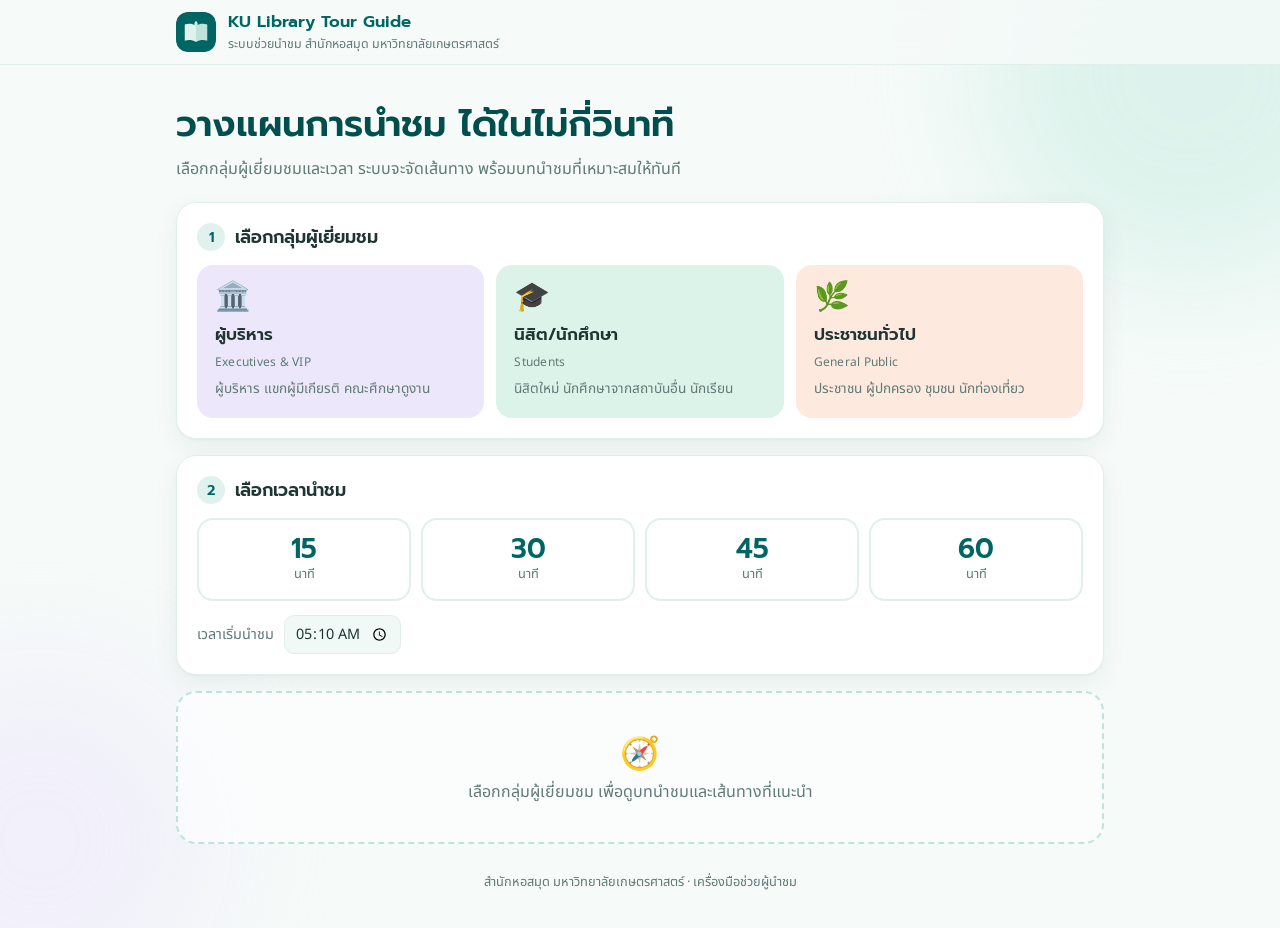
==== index.html @ 0edc956a "Initial commit" ====
<!doctype html>
<html lang="th">
<head>
  <meta charset="utf-8" />
  <meta name="viewport" content="width=device-width, initial-scale=1, viewport-fit=cover" />
  <title>KU Library Tour Guide | ระบบช่วยนำชม สำนักหอสมุด มก.</title>
  <meta name="description" content="ระบบช่วยนำชมสำนักหอสมุด มหาวิทยาลัยเกษตรศาสตร์ เลือกกลุ่มผู้เยี่ยมชมและเวลา แล้วรับบทนำชมพร้อมเส้นทางที่เหมาะสม" />
  <meta name="theme-color" content="#006664" />
  <link rel="icon" href="icon.svg" type="image/svg+xml" />
  <link rel="manifest" href="manifest.webmanifest" />
  <link rel="preconnect" href="https://fonts.googleapis.com" />
  <link rel="preconnect" href="https://fonts.gstatic.com" crossorigin />
  <link href="https://fonts.googleapis.com/css2?family=Prompt:wght@400;500;600&family=Noto+Sans+Thai:wght@400;500;600&display=swap" rel="stylesheet" />
  <link rel="stylesheet" href="styles.css" />
</head>
<body>
  <div class="bg-blob b1" aria-hidden="true"></div>
  <div class="bg-blob b2" aria-hidden="true"></div>

  <header class="topbar">
    <div class="wrap topbar-inner">
      <div class="brand">
        <img src="icon.svg" alt="" class="brand-mark" width="40" height="40" />
        <div>
          <div class="brand-title">KU Library Tour Guide</div>
          <div class="brand-sub">ระบบช่วยนำชม สำนักหอสมุด มหาวิทยาลัยเกษตรศาสตร์</div>
        </div>
      </div>
    </div>
  </header>

  <main class="wrap">
    <section class="hero">
      <h1>วางแผนการนำชม<br class="br-sm" /> ได้ในไม่กี่วินาที</h1>
      <p>เลือกกลุ่มผู้เยี่ยมชมและเวลา ระบบจะจัดเส้นทาง พร้อมบทนำชมที่เหมาะสมให้ทันที</p>
    </section>

    <section class="card step" aria-labelledby="step1">
      <div class="step-head">
        <span class="step-num">1</span>
        <h2 id="step1">เลือกกลุ่มผู้เยี่ยมชม</h2>
      </div>
      <div class="group-grid" id="groupGrid" role="radiogroup" aria-labelledby="step1"></div>
    </section>

    <section class="card step" aria-labelledby="step2">
      <div class="step-head">
        <span class="step-num">2</span>
        <h2 id="step2">เลือกเวลานำชม</h2>
      </div>
      <div class="dur-grid" id="durGrid" role="radiogroup" aria-labelledby="step2"></div>
      <label class="start-time">
        <span>เวลาเริ่มนำชม</span>
        <input type="time" id="startTime" />
      </label>
    </section>

    <section id="result" class="result" aria-live="polite"></section>
  </main>

  <footer class="footer wrap">
    สำนักหอสมุด มหาวิทยาลัยเกษตรศาสตร์ · เครื่องมือช่วยผู้นำชม
  </footer>

  <!-- Tour mode -->
  <div class="tour" id="tour" hidden role="dialog" aria-modal="true" aria-labelledby="tourTitle">
    <div class="tour-top">
      <button class="icon-btn" id="tourClose" aria-label="ปิดโหมดนำชม">✕</button>
      <div class="tour-meta" id="tourMeta"></div>
      <div class="tour-clock" id="tourClock" title="เวลานำชมรวม">00:00</div>
    </div>
    <div class="tour-progress"><div id="tourBar"></div></div>
    <div class="tour-body" id="tourBody"></div>
    <div class="tour-nav">
      <button class="btn ghost" id="tourPrev">‹ ก่อนหน้า</button>
      <button class="btn soft" id="tourPause">⏸ พัก</button>
      <button class="btn primary" id="tourNext">ถัดไป ›</button>
    </div>
  </div>

  <div class="toast" id="toast" role="status"></div>

  <script src="data.js"></script>
  <script src="app.js"></script>
</body>
</html>
---- styles.css ----
:root {
  --ku: #006664;          /* KU green */
  --ku-700: #004f4d;
  --ku-500: #2a8a85;
  --ku-200: #bfe3dc;
  --ku-100: #dff2ee;
  --ku-50: #f1f9f7;
  --bg: #f6fbf9;
  --card: #ffffff;
  --ink: #1f3532;
  --muted: #5f7a76;
  --line: #e2eeeb;

  --mint: #dcf3ea;   --mint-ink: #1d6b55;
  --lavender: #ece7fb; --lavender-ink: #5a4a9c;
  --peach: #fde9dd;  --peach-ink: #a3532a;
  --butter: #fff4d1; --butter-ink: #8a6a12;
  --sky: #e2f0fb;    --sky-ink: #2e6390;

  --radius: 20px;
  --shadow: 0 1px 2px rgba(0, 70, 68, .04), 0 8px 24px rgba(0, 70, 68, .07);
  --font: "Noto Sans Thai", "Prompt", system-ui, sans-serif;
  --head: "Prompt", "Noto Sans Thai", system-ui, sans-serif;
}

* { box-sizing: border-box; }
html { -webkit-text-size-adjust: 100%; }
body {
  margin: 0;
  font-family: var(--font);
  color: var(--ink);
  background: var(--bg);
  line-height: 1.6;
  min-height: 100vh;
  overflow-x: hidden;
}
h1, h2, h3 { font-family: var(--head); font-weight: 600; line-height: 1.3; margin: 0; }
button { font: inherit; cursor: pointer; }
.wrap { width: 100%; max-width: 960px; margin: 0 auto; padding: 0 16px; }

.bg-blob { position: fixed; border-radius: 50%; filter: blur(60px); z-index: -1; opacity: .55; }
.bg-blob.b1 { width: 420px; height: 420px; background: #c9ece2; top: -140px; right: -120px; }
.bg-blob.b2 { width: 360px; height: 360px; background: #eee7fb; bottom: -120px; left: -140px; }

/* Header */
.topbar { position: sticky; top: 0; z-index: 10; background: rgba(246, 251, 249, .82); backdrop-filter: blur(12px); border-bottom: 1px solid var(--line); }
.topbar-inner { display: flex; align-items: center; justify-content: space-between; height: 64px; }
.brand { display: flex; align-items: center; gap: 12px; }
.brand-mark { border-radius: 12px; }
.brand-title { font-family: var(--head); font-weight: 600; color: var(--ku); font-size: 1.05rem; }
.brand-sub { font-size: .78rem; color: var(--muted); }

.hero { padding: 36px 0 20px; }
.hero h1 { font-size: clamp(1.6rem, 4.5vw, 2.3rem); color: var(--ku-700); }
.hero p { color: var(--muted); margin: 8px 0 0; max-width: 560px; }
.br-sm { display: none; }

/* Cards & steps */
.card { background: var(--card); border-radius: var(--radius); box-shadow: var(--shadow); border: 1px solid var(--line); padding: 20px; margin-bottom: 16px; }
.step-head { display: flex; align-items: center; gap: 10px; margin-bottom: 14px; }
.step-head h2 { font-size: 1.1rem; }
.step-num { width: 28px; height: 28px; border-radius: 50%; display: grid; place-items: center; background: var(--ku-100); color: var(--ku); font-family: var(--head); font-weight: 600; font-size: .9rem; }

.group-grid { display: grid; grid-template-columns: repeat(3, 1fr); gap: 12px; }
.group-card {
  text-align: left; border: 2px solid transparent; border-radius: 16px; padding: 16px;
  background: var(--tone, var(--ku-50)); color: var(--ink);
  transition: transform .15s ease, border-color .15s ease, box-shadow .15s ease;
  display: flex; flex-direction: column; gap: 4px; position: relative;
}
.group-card:hover { transform: translateY(-2px); }
.group-card:focus-visible, .dur-btn:focus-visible, .btn:focus-visible { outline: 3px solid var(--ku-200); outline-offset: 2px; }
.group-card[aria-checked="true"] { border-color: var(--ku); box-shadow: 0 6px 18px rgba(0, 102, 100, .15); }
.group-card[aria-checked="true"]::after { content: "✓"; position: absolute; top: 12px; right: 14px; width: 24px; height: 24px; border-radius: 50%; background: var(--ku); color: #fff; display: grid; place-items: center; font-size: .8rem; }
.group-icon { font-size: 1.8rem; line-height: 1; margin-bottom: 6px; }
.group-name { font-family: var(--head); font-weight: 600; font-size: 1.05rem; }
.group-en { font-size: .75rem; color: var(--muted); letter-spacing: .02em; }
.group-desc { display: block; font-size: .85rem; color: var(--muted); margin-top: 4px; }

.tone-mint { --tone: var(--mint); --tone-ink: var(--mint-ink); }
.tone-lavender { --tone: var(--lavender); --tone-ink: var(--lavender-ink); }
.tone-peach { --tone: var(--peach); --tone-ink: var(--peach-ink); }

.dur-grid { display: grid; grid-template-columns: repeat(4, 1fr); gap: 10px; }
.dur-btn {
  border: 2px solid var(--line); background: #fff; border-radius: 16px; padding: 14px 8px;
  display: flex; flex-direction: column; align-items: center; color: var(--ink);
  transition: all .15s ease;
}
.dur-btn:hover { border-color: var(--ku-200); background: var(--ku-50); }
.dur-btn .num { font-family: var(--head); font-weight: 600; font-size: 1.7rem; line-height: 1.1; color: var(--ku); }
.dur-btn .unit { font-size: .8rem; color: var(--muted); }
.dur-btn[aria-checked="true"] { background: var(--ku); border-color: var(--ku); }
.dur-btn[aria-checked="true"] .num, .dur-btn[aria-checked="true"] .unit { color: #fff; }

.start-time { display: inline-flex; align-items: center; gap: 10px; margin-top: 14px; font-size: .9rem; color: var(--muted); }
.start-time input { font: inherit; border: 1px solid var(--line); border-radius: 10px; padding: 6px 10px; color: var(--ink); background: var(--ku-50); }

/* Result */
.empty { text-align: center; padding: 36px 16px; color: var(--muted); border: 2px dashed var(--ku-200); border-radius: var(--radius); background: rgba(255,255,255,.6); }
.empty .em { font-size: 2rem; }

.summary { background: linear-gradient(135deg, var(--ku) 0%, var(--ku-500) 100%); color: #fff; border-radius: var(--radius); padding: 22px; margin-bottom: 16px; box-shadow: 0 10px 30px rgba(0, 102, 100, .22); }
.summary-top { display: flex; gap: 14px; align-items: center; }
.summary-icon { font-size: 2.2rem; width: 60px; height: 60px; border-radius: 18px; background: rgba(255,255,255,.18); display: grid; place-items: center; flex-shrink: 0; }
.summary h2 { font-size: 1.3rem; }
.summary .sub { opacity: .85; font-size: .9rem; }
.stats { display: flex; flex-wrap: wrap; gap: 8px; margin: 16px 0; }
.stat { background: rgba(255,255,255,.16); border-radius: 999px; padding: 4px 12px; font-size: .85rem; }
.actions { display: flex; flex-wrap: wrap; gap: 8px; }

.btn { border: 0; border-radius: 12px; padding: 10px 16px; font-weight: 500; display: inline-flex; align-items: center; gap: 6px; transition: transform .1s ease, background .15s ease; }
.btn:active { transform: scale(.97); }
.btn.primary { background: var(--ku); color: #fff; }
.btn.primary:hover { background: var(--ku-700); }
.btn.white { background: #fff; color: var(--ku); }
.btn.glass { background: rgba(255,255,255,.18); color: #fff; }
.btn.glass:hover { background: rgba(255,255,255,.28); }
.btn.soft { background: var(--ku-100); color: var(--ku-700); }
.btn.ghost { background: transparent; color: var(--ku-700); border: 1px solid var(--line); }

.layout { display: grid; grid-template-columns: 1fr 300px; gap: 16px; align-items: start; }
.side { position: sticky; top: 80px; display: flex; flex-direction: column; gap: 16px; }
.side h3 { font-size: 1rem; margin-bottom: 10px; color: var(--ku-700); }
.chips { display: flex; flex-wrap: wrap; gap: 6px; }
.chip { background: var(--tone, var(--ku-50)); color: var(--tone-ink, var(--ku-700)); border-radius: 999px; padding: 4px 12px; font-size: .82rem; }
.tips { margin: 0; padding-left: 18px; font-size: .9rem; color: var(--muted); }
.tips li { margin-bottom: 6px; }

/* Timeline */
.timeline { list-style: none; margin: 0; padding: 0; position: relative; }
.timeline::before { content: ""; position: absolute; left: 21px; top: 10px; bottom: 10px; width: 2px; background: var(--ku-200); }
.stop { position: relative; padding-left: 58px; margin-bottom: 14px; }
.stop-dot { position: absolute; left: 0; top: 14px; width: 44px; height: 44px; border-radius: 14px; background: #fff; border: 2px solid var(--ku-200); display: grid; place-items: center; font-size: 1.25rem; }
.stop-card { background: #fff; border: 1px solid var(--line); border-radius: 18px; padding: 16px; box-shadow: var(--shadow); }
.stop-head { display: flex; justify-content: space-between; align-items: flex-start; gap: 10px; }
.stop-time { font-size: .8rem; color: var(--ku-500); font-weight: 500; }
.stop-name { font-size: 1.02rem; margin: 2px 0; }
.stop-meta { font-size: .8rem; color: var(--muted); }
.badge { background: var(--butter); color: var(--butter-ink); border-radius: 999px; padding: 3px 10px; font-size: .8rem; white-space: nowrap; font-weight: 500; }
.script { margin: 12px 0 8px; background: var(--ku-50); border-left: 4px solid var(--ku-500); border-radius: 0 12px 12px 0; padding: 10px 14px; font-size: .95rem; }
.script-label { font-size: .72rem; color: var(--ku-500); font-weight: 600; letter-spacing: .04em; display: block; margin-bottom: 2px; }
.points { margin: 0; padding-left: 0; list-style: none; font-size: .88rem; color: var(--muted); }
.points li { padding-left: 20px; position: relative; margin-top: 4px; }
.points li::before { content: "•"; position: absolute; left: 6px; color: var(--ku-500); font-weight: 700; }

/* Tour mode */
.tour { position: fixed; inset: 0; z-index: 50; background: var(--bg); display: flex; flex-direction: column; }
.tour[hidden] { display: none; }
.tour-top { display: flex; align-items: center; justify-content: space-between; gap: 12px; padding: 12px 16px; max-width: 760px; width: 100%; margin: 0 auto; }
.tour-meta { font-size: .9rem; color: var(--muted); text-align: center; flex: 1; }
.tour-clock { font-family: var(--head); font-weight: 600; color: var(--ku); background: var(--ku-100); border-radius: 10px; padding: 4px 10px; font-variant-numeric: tabular-nums; }
.icon-btn { width: 40px; height: 40px; border-radius: 12px; border: 1px solid var(--line); background: #fff; color: var(--ink); }
.tour-progress { height: 6px; background: var(--ku-100); max-width: 760px; width: calc(100% - 32px); margin: 0 auto; border-radius: 999px; overflow: hidden; }
.tour-progress div { height: 100%; width: 0; background: var(--ku); border-radius: 999px; transition: width .3s ease; }
.tour-body { flex: 1; overflow-y: auto; padding: 20px 16px; max-width: 760px; width: 100%; margin: 0 auto; }
.tour-stop-head { display: flex; align-items: center; gap: 16px; margin-bottom: 16px; }
.tour-icon { font-size: 2.4rem; width: 72px; height: 72px; background: var(--ku-100); border-radius: 22px; display: grid; place-items: center; flex-shrink: 0; }
.tour-stop-head h2 { font-size: clamp(1.25rem, 4vw, 1.6rem); color: var(--ku-700); }
.tour-timer { display: flex; align-items: center; gap: 14px; background: #fff; border: 1px solid var(--line); border-radius: 18px; padding: 14px 16px; margin-bottom: 16px; }
.ring { width: 64px; height: 64px; flex-shrink: 0; }
.ring circle { fill: none; stroke-width: 7; }
.ring .track { stroke: var(--ku-100); }
.ring .val { stroke: var(--ku); stroke-linecap: round; transform: rotate(-90deg); transform-origin: 50% 50%; transition: stroke-dashoffset 1s linear, stroke .3s; }
.ring.over .val { stroke: #e08a5a; }
.timer-text { font-family: var(--head); font-size: 1.6rem; font-weight: 600; font-variant-numeric: tabular-nums; color: var(--ink); }
.timer-sub { font-size: .85rem; color: var(--muted); }
.timer-text.over { color: #c66a3b; }
.tour-script { font-size: clamp(1.05rem, 2.6vw, 1.25rem); line-height: 1.75; background: #fff; border-radius: 18px; padding: 18px; border: 1px solid var(--line); margin-bottom: 14px; }
.tour-next { font-size: .9rem; color: var(--muted); margin-top: 14px; }
.tour-nav { display: flex; gap: 8px; padding: 12px 16px calc(12px + env(safe-area-inset-bottom)); max-width: 760px; width: 100%; margin: 0 auto; }
.tour-nav .btn { flex: 1; justify-content: center; padding: 14px; }
.tour-nav .btn:disabled { opacity: .4; cursor: default; }

.toast { position: fixed; left: 50%; bottom: 24px; transform: translateX(-50%) translateY(20px); background: var(--ku-700); color: #fff; padding: 10px 18px; border-radius: 12px; font-size: .9rem; opacity: 0; pointer-events: none; transition: all .25s ease; z-index: 60; }
.toast.show { opacity: 1; transform: translateX(-50%) translateY(0); }

.footer { text-align: center; color: var(--muted); font-size: .8rem; padding: 28px 16px 36px; }

.fade-in { animation: fade .35s ease both; }
@keyframes fade { from { opacity: 0; transform: translateY(8px); } to { opacity: 1; transform: none; } }

/* Responsive */
@media (max-width: 820px) {
  .layout { grid-template-columns: 1fr; }
  .side { position: static; order: -1; }
}
@media (max-width: 640px) {
  .group-grid { grid-template-columns: 1fr; }
  .group-card { flex-direction: row; align-items: center; gap: 12px; }
  .group-icon { margin: 0; font-size: 1.6rem; }
  .dur-grid { grid-template-columns: repeat(2, 1fr); }
  .br-sm { display: inline; }
  .brand-sub { display: none; }
  .hero { padding-top: 24px; }
  .actions .btn { flex: 1 1 auto; justify-content: center; }
}
@media (prefers-reduced-motion: reduce) { * { animation: none !important; transition: none !important; } }

/* Print: clean script sheet */
@media print {
  body { background: #fff; }
  .topbar, .hero, .step, .actions, .bg-blob, .footer, .tour, .toast { display: none !important; }
  .summary { background: none; color: var(--ink); box-shadow: none; border: 1px solid var(--line); }
  .summary-icon, .stat { background: var(--ku-50); }
  .layout { grid-template-columns: 1fr; }
  .side { position: static; }
  .stop, .card { break-inside: avoid; }
  .stop-card, .card { box-shadow: none; }
}
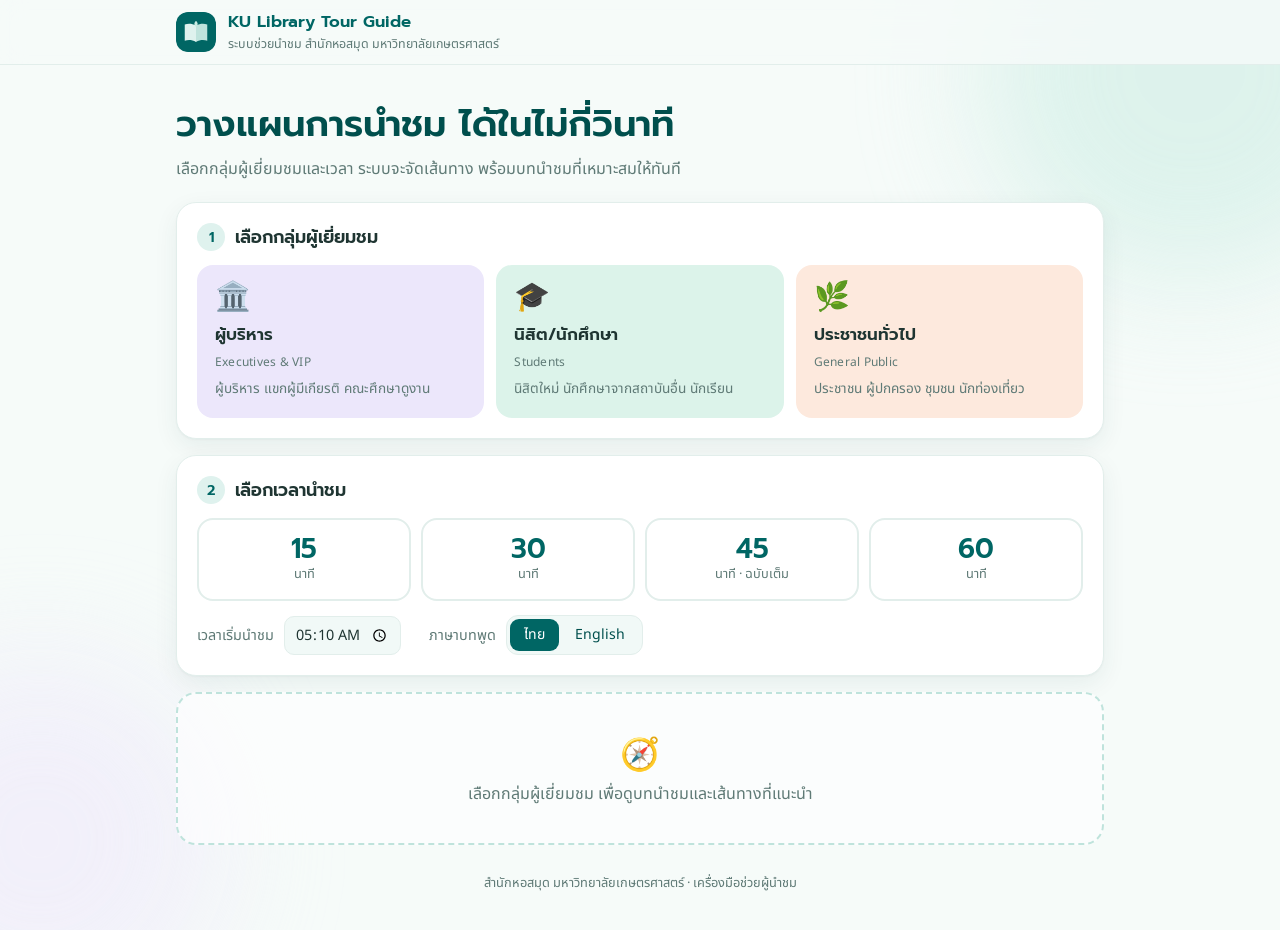
==== commit f2fd2a0e: "ใส่เนื้อหาจาก Script นำชม 45 นาที" ====
--- a/index.html
+++ b/index.html
@@ -49,10 +49,19 @@
         <h2 id="step2">เลือกเวลานำชม</h2>
       </div>
       <div class="dur-grid" id="durGrid" role="radiogroup" aria-labelledby="step2"></div>
-      <label class="start-time">
-        <span>เวลาเริ่มนำชม</span>
-        <input type="time" id="startTime" />
-      </label>
+      <div class="options-row">
+        <label class="start-time">
+          <span>เวลาเริ่มนำชม</span>
+          <input type="time" id="startTime" />
+        </label>
+        <div class="start-time">
+          <span id="langLabel">ภาษาบทพูด</span>
+          <div class="lang-switch" role="radiogroup" aria-labelledby="langLabel">
+            <button type="button" role="radio" data-lang="th" aria-checked="true">ไทย</button>
+            <button type="button" role="radio" data-lang="en" aria-checked="false">English</button>
+          </div>
+        </div>
+      </div>
     </section>
 
     <section id="result" class="result" aria-live="polite"></section>
--- a/styles.css
+++ b/styles.css
@@ -93,7 +93,13 @@
 .dur-btn[aria-checked="true"] { background: var(--ku); border-color: var(--ku); }
 .dur-btn[aria-checked="true"] .num, .dur-btn[aria-checked="true"] .unit { color: #fff; }
 
-.start-time { display: inline-flex; align-items: center; gap: 10px; margin-top: 14px; font-size: .9rem; color: var(--muted); }
+.options-row { display: flex; flex-wrap: wrap; gap: 12px 28px; margin-top: 14px; }
+.start-time { display: inline-flex; align-items: center; gap: 10px; font-size: .9rem; color: var(--muted); }
+.lang-switch { display: inline-flex; background: var(--ku-50); border: 1px solid var(--line); border-radius: 12px; padding: 3px; gap: 2px; }
+.lang-switch button { border: 0; background: transparent; color: var(--ku-700); border-radius: 9px; padding: 5px 14px; font-size: .88rem; }
+.lang-switch button[aria-checked="true"] { background: var(--ku); color: #fff; }
+.lang-switch.small { margin-left: auto; align-self: center; }
+.lang-switch.small button { padding: 4px 10px; font-size: .8rem; }
 .start-time input { font: inherit; border: 1px solid var(--line); border-radius: 10px; padding: 6px 10px; color: var(--ink); background: var(--ku-50); }
 
 /* Result */
@@ -140,6 +146,26 @@
 .badge { background: var(--butter); color: var(--butter-ink); border-radius: 999px; padding: 3px 10px; font-size: .8rem; white-space: nowrap; font-weight: 500; }
 .script { margin: 12px 0 8px; background: var(--ku-50); border-left: 4px solid var(--ku-500); border-radius: 0 12px 12px 0; padding: 10px 14px; font-size: .95rem; }
 .script-label { font-size: .72rem; color: var(--ku-500); font-weight: 600; letter-spacing: .04em; display: block; margin-bottom: 2px; }
+.script p { margin: 0 0 8px; }
+.script p:last-child { margin-bottom: 0; }
+.emphasis { margin-top: 10px; font-size: .88rem; background: var(--butter); color: #5b4a12; border-radius: 12px; padding: 8px 12px; }
+.emphasis span { display: block; font-size: .72rem; font-weight: 600; color: var(--butter-ink); }
+.facts { display: flex; flex-wrap: wrap; gap: 6px; margin: 8px 0; }
+.fact { background: var(--sky); color: var(--sky-ink); border-radius: 999px; padding: 3px 10px; font-size: .78rem; }
+.ext-link { display: inline-block; font-size: .85rem; color: var(--ku); margin: 2px 0 6px; }
+.notes { margin-top: 6px; border-top: 1px dashed var(--line); padding-top: 8px; }
+.notes summary { cursor: pointer; font-size: .85rem; color: var(--ku-700); font-weight: 500; }
+.notes[open] summary { margin-bottom: 4px; }
+.bld { display: inline-block; background: var(--tone, var(--ku-50)); color: var(--tone-ink, var(--ku-700)); border-radius: 6px; padding: 0 8px; font-size: .75rem; font-weight: 500; margin-right: 4px; }
+.tone-sky { --tone: var(--sky); --tone-ink: var(--sky-ink); }
+.move { list-style: none; position: relative; margin: -4px 0 10px 58px; font-size: .82rem; color: var(--ku-700); background: rgba(255,255,255,.7); border: 1px dashed var(--ku-200); border-radius: 10px; padding: 4px 10px; display: inline-block; }
+.tour-move { margin: 0 0 14px; display: block; background: var(--ku-50); font-size: .9rem; }
+.checklist { list-style: none; margin: 0; padding: 0; font-size: .88rem; color: var(--muted); }
+.checklist li { margin-bottom: 6px; }
+.checklist label { display: flex; gap: 8px; align-items: flex-start; cursor: pointer; }
+.checklist input { accent-color: var(--ku); margin-top: 4px; }
+.checklist input:checked + span { text-decoration: line-through; opacity: .6; }
+.tour-content .script { font-size: clamp(1.02rem, 2.4vw, 1.15rem); line-height: 1.75; background: #fff; border: 1px solid var(--line); border-left: 4px solid var(--ku-500); }
 .points { margin: 0; padding-left: 0; list-style: none; font-size: .88rem; color: var(--muted); }
 .points li { padding-left: 20px; position: relative; margin-top: 4px; }
 .points li::before { content: "•"; position: absolute; left: 6px; color: var(--ku-500); font-weight: 700; }
@@ -206,5 +232,7 @@
   .layout { grid-template-columns: 1fr; }
   .side { position: static; }
   .stop, .card { break-inside: avoid; }
+  .move { break-after: avoid; }
+  .notes summary { list-style: none; }
   .stop-card, .card { box-shadow: none; }
 }
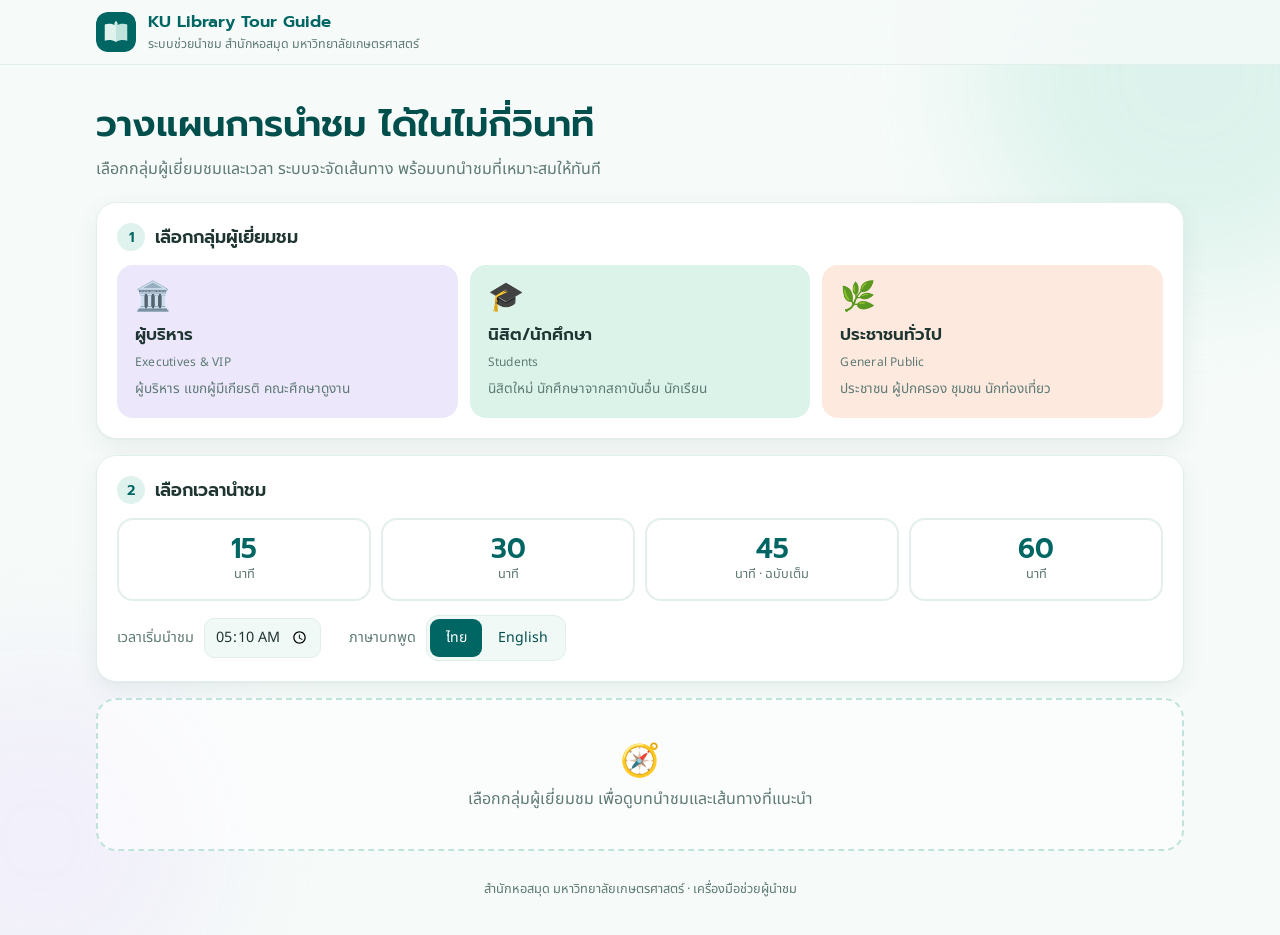
==== commit aa123000: "ปรับให้เหมาะกับมือถือและแท็บเล็ต" ====
--- a/index.html
+++ b/index.html
@@ -6,7 +6,12 @@
   <title>KU Library Tour Guide | ระบบช่วยนำชม สำนักหอสมุด มก.</title>
   <meta name="description" content="ระบบช่วยนำชมสำนักหอสมุด มหาวิทยาลัยเกษตรศาสตร์ เลือกกลุ่มผู้เยี่ยมชมและเวลา แล้วรับบทนำชมพร้อมเส้นทางที่เหมาะสม" />
   <meta name="theme-color" content="#006664" />
+  <meta name="apple-mobile-web-app-capable" content="yes" />
+  <meta name="mobile-web-app-capable" content="yes" />
+  <meta name="apple-mobile-web-app-status-bar-style" content="default" />
+  <meta name="apple-mobile-web-app-title" content="KU Lib Tour" />
   <link rel="icon" href="icon.svg" type="image/svg+xml" />
+  <link rel="apple-touch-icon" href="apple-touch-icon.png" />
   <link rel="manifest" href="manifest.webmanifest" />
   <link rel="preconnect" href="https://fonts.googleapis.com" />
   <link rel="preconnect" href="https://fonts.gstatic.com" crossorigin />
@@ -76,6 +81,7 @@
     <div class="tour-top">
       <button class="icon-btn" id="tourClose" aria-label="ปิดโหมดนำชม">✕</button>
       <div class="tour-meta" id="tourMeta"></div>
+      <button class="icon-btn" id="tourFont" aria-label="ปรับขนาดตัวอักษร">Aa</button>
       <div class="tour-clock" id="tourClock" title="เวลานำชมรวม">00:00</div>
     </div>
     <div class="tour-progress"><div id="tourBar"></div></div>
--- a/styles.css
+++ b/styles.css
@@ -206,7 +206,74 @@
 .fade-in { animation: fade .35s ease both; }
 @keyframes fade { from { opacity: 0; transform: translateY(8px); } to { opacity: 1; transform: none; } }
 
+/* ---------- Touch & mobile/tablet ---------- */
+button, summary, a, label, input { touch-action: manipulation; -webkit-tap-highlight-color: transparent; }
+input, select, textarea { font-size: 16px; } /* ป้องกัน iOS ซูมอัตโนมัติ */
+.lang-switch button { min-height: 38px; min-width: 52px; }
+.start-time input { min-height: 40px; }
+.checklist input { width: 20px; height: 20px; flex-shrink: 0; margin-top: 2px; }
+.checklist label { padding: 4px 0; }
+.ext-link { padding: 6px 0; }
+.icon-btn { min-width: 44px; min-height: 44px; font-weight: 600; }
+
+.stop-ico { display: none; margin-right: 6px; }
+.script-box { margin: 12px 0 8px; }
+.script-box > summary { cursor: pointer; list-style: none; font-size: .88rem; font-weight: 500; color: var(--ku-700); background: var(--ku-50); border-radius: 12px; padding: 10px 14px; display: flex; justify-content: space-between; align-items: center; min-height: 44px; }
+.script-box > summary::-webkit-details-marker { display: none; }
+.script-box > summary::after { content: "แสดง ▾"; font-size: .78rem; color: var(--ku-500); }
+.script-box[open] > summary { border-radius: 12px 12px 0 0; }
+.script-box[open] > summary::after { content: "ซ่อน ▴"; }
+.script-box .script { margin: 0; border-radius: 0 0 12px 0; }
+.notes summary { min-height: 40px; display: flex; align-items: center; }
+
+.side-card > summary { list-style: none; cursor: pointer; min-height: 44px; margin: -8px 0; display: flex; justify-content: space-between; align-items: center; }
+.side-card > summary::-webkit-details-marker { display: none; }
+.side-card > summary h3 { margin: 0; }
+.side-card > summary::after { content: "▾"; color: var(--ku-500); }
+.side-card[open] > summary { margin-bottom: 4px; }
+.side-card[open] > summary::after { content: "▴"; }
+
+.mobile-bar { display: none; }
+
+/* Tour font sizes */
+.tour[data-font="l"] .tour-content .script { font-size: 1.3rem; }
+.tour[data-font="l"] .tour-content .points, .tour[data-font="l"] .emphasis { font-size: 1rem; }
+.tour[data-font="xl"] .tour-content .script { font-size: 1.5rem; line-height: 1.8; }
+.tour[data-font="xl"] .tour-content .points, .tour[data-font="xl"] .emphasis { font-size: 1.1rem; }
+.tour-timer { position: sticky; top: -20px; z-index: 2; box-shadow: 0 6px 14px rgba(0, 70, 68, .06); }
+.tour-meta { white-space: nowrap; overflow: hidden; text-overflow: ellipsis; }
+
+@media (hover: none) { .group-card:hover { transform: none; } .dur-btn:hover { background: #fff; border-color: var(--line); } }
+
+/* แท็บเล็ตแนวนอน / จอใหญ่: ใช้พื้นที่กว้างขึ้น */
+@media (min-width: 1024px) { .wrap { max-width: 1120px; } .layout { grid-template-columns: 1fr 320px; } }
+
 /* Responsive */
+@media (max-width: 819px) {
+  .mobile-bar { display: block; position: fixed; left: 0; right: 0; bottom: 0; z-index: 20; padding: 10px 16px calc(10px + env(safe-area-inset-bottom)); background: rgba(246, 251, 249, .92); backdrop-filter: blur(10px); border-top: 1px solid var(--line); }
+  .mobile-bar .btn { width: 100%; justify-content: center; padding: 14px; font-size: 1rem; }
+  body.has-bar .footer { padding-bottom: 100px; }
+  .side { gap: 10px; }
+  .side .card { margin-bottom: 0; padding: 14px 16px; }
+}
+@media (max-width: 640px) {
+  .timeline::before, .stop-dot { display: none; }
+  .stop { padding-left: 0; margin-bottom: 10px; }
+  .stop-ico { display: inline; }
+  .stop-card { padding: 14px; border-radius: 16px; }
+  .move { margin: 0 0 10px 8px; }
+  .card { padding: 16px; }
+  .summary { padding: 18px; }
+  .summary-icon { width: 48px; height: 48px; font-size: 1.7rem; border-radius: 14px; }
+  .summary h2 { font-size: 1.1rem; }
+  .options-row { flex-direction: column; gap: 10px; }
+  .start-time { justify-content: space-between; width: 100%; }
+  .tour-top { padding: 10px 12px; gap: 8px; }
+  .tour-icon { width: 56px; height: 56px; font-size: 1.9rem; border-radius: 16px; }
+  .tour-timer { padding: 10px 12px; gap: 10px; }
+  .ring { width: 52px; height: 52px; }
+  .timer-text { font-size: 1.35rem; }
+}
 @media (max-width: 820px) {
   .layout { grid-template-columns: 1fr; }
   .side { position: static; order: -1; }
@@ -226,7 +293,8 @@
 /* Print: clean script sheet */
 @media print {
   body { background: #fff; }
-  .topbar, .hero, .step, .actions, .bg-blob, .footer, .tour, .toast { display: none !important; }
+  .topbar, .hero, .step, .actions, .bg-blob, .footer, .tour, .toast, .mobile-bar { display: none !important; }
+  .script-box > summary::after, .side-card > summary::after { content: "" !important; }
   .summary { background: none; color: var(--ink); box-shadow: none; border: 1px solid var(--line); }
   .summary-icon, .stat { background: var(--ku-50); }
   .layout { grid-template-columns: 1fr; }
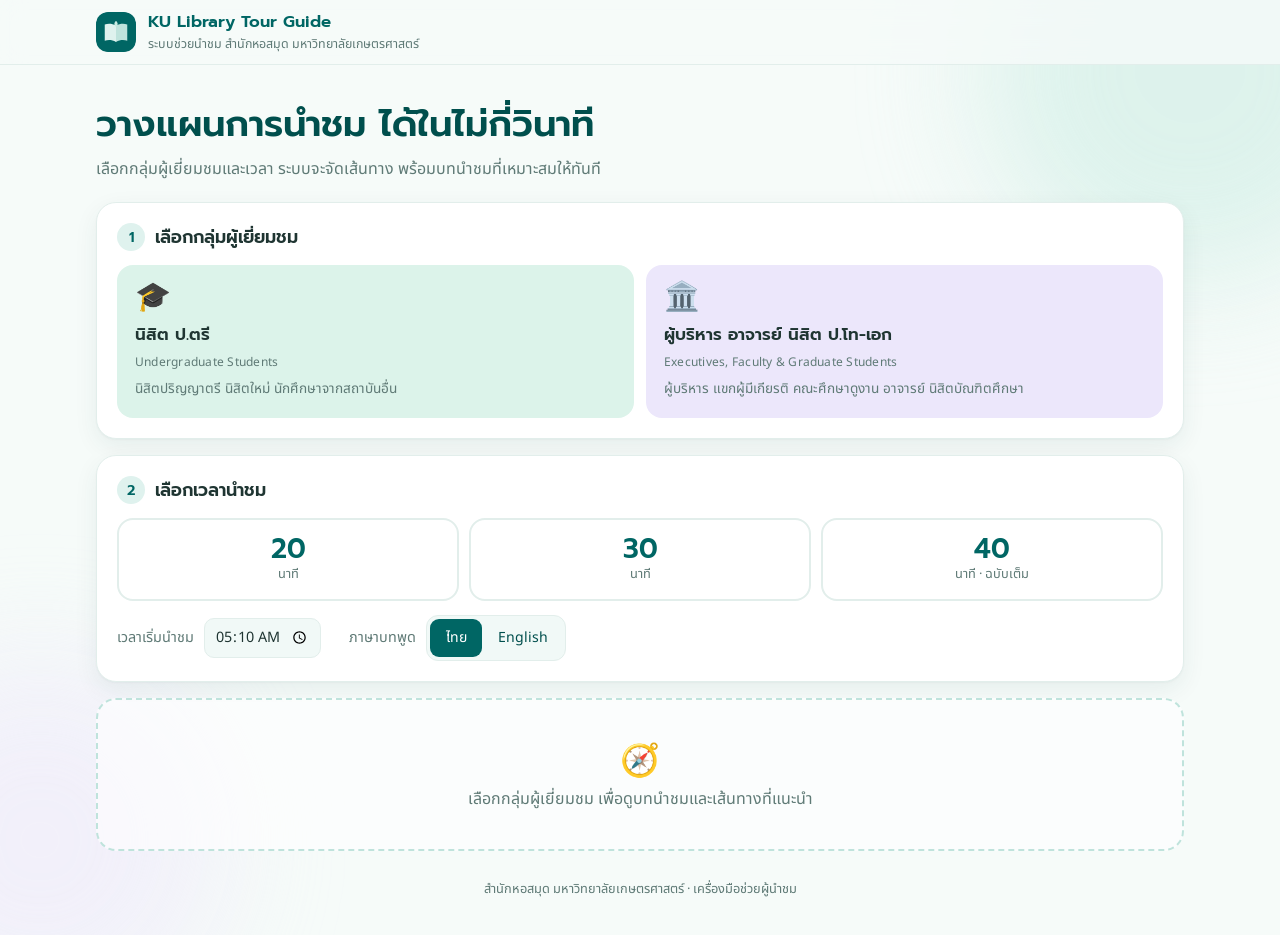
==== commit be583cb6: "Add files via upload" ====
--- a/index.html
+++ b/index.html
@@ -95,7 +95,9 @@
 
   <div class="toast" id="toast" role="status"></div>
 
+  <script src="config.js"></script>
   <script src="data.js"></script>
+  <script src="content.js"></script>
   <script src="app.js"></script>
 </body>
 </html>
--- a/styles.css
+++ b/styles.css
@@ -61,7 +61,7 @@
 .step-head h2 { font-size: 1.1rem; }
 .step-num { width: 28px; height: 28px; border-radius: 50%; display: grid; place-items: center; background: var(--ku-100); color: var(--ku); font-family: var(--head); font-weight: 600; font-size: .9rem; }
 
-.group-grid { display: grid; grid-template-columns: repeat(3, 1fr); gap: 12px; }
+.group-grid { display: grid; grid-template-columns: repeat(auto-fit, minmax(240px, 1fr)); gap: 12px; }
 .group-card {
   text-align: left; border: 2px solid transparent; border-radius: 16px; padding: 16px;
   background: var(--tone, var(--ku-50)); color: var(--ink);
@@ -81,7 +81,7 @@
 .tone-lavender { --tone: var(--lavender); --tone-ink: var(--lavender-ink); }
 .tone-peach { --tone: var(--peach); --tone-ink: var(--peach-ink); }
 
-.dur-grid { display: grid; grid-template-columns: repeat(4, 1fr); gap: 10px; }
+.dur-grid { display: grid; grid-template-columns: repeat(auto-fit, minmax(110px, 1fr)); gap: 10px; }
 .dur-btn {
   border: 2px solid var(--line); background: #fff; border-radius: 16px; padding: 14px 8px;
   display: flex; flex-direction: column; align-items: center; color: var(--ink);
@@ -158,6 +158,7 @@
 .notes[open] summary { margin-bottom: 4px; }
 .bld { display: inline-block; background: var(--tone, var(--ku-50)); color: var(--tone-ink, var(--ku-700)); border-radius: 6px; padding: 0 8px; font-size: .75rem; font-weight: 500; margin-right: 4px; }
 .tone-sky { --tone: var(--sky); --tone-ink: var(--sky-ink); }
+.tone-butter { --tone: var(--butter); --tone-ink: var(--butter-ink); }
 .move { list-style: none; position: relative; margin: -4px 0 10px 58px; font-size: .82rem; color: var(--ku-700); background: rgba(255,255,255,.7); border: 1px dashed var(--ku-200); border-radius: 10px; padding: 4px 10px; display: inline-block; }
 .tour-move { margin: 0 0 14px; display: block; background: var(--ku-50); font-size: .9rem; }
 .checklist { list-style: none; margin: 0; padding: 0; font-size: .88rem; color: var(--muted); }
@@ -282,7 +283,7 @@
   .group-grid { grid-template-columns: 1fr; }
   .group-card { flex-direction: row; align-items: center; gap: 12px; }
   .group-icon { margin: 0; font-size: 1.6rem; }
-  .dur-grid { grid-template-columns: repeat(2, 1fr); }
+  .dur-grid { grid-template-columns: repeat(auto-fit, minmax(84px, 1fr)); }
   .br-sm { display: inline; }
   .brand-sub { display: none; }
   .hero { padding-top: 24px; }
@@ -304,3 +305,7 @@
   .notes summary { list-style: none; }
   .stop-card, .card { box-shadow: none; }
 }
+
+/* แถบแสดงว่ากำลังดูตัวอย่างจากหน้าแอดมิน */
+.preview-bar { position: sticky; top: 0; z-index: 20; background: var(--butter); color: var(--butter-ink); text-align: center; font-size: .88rem; font-weight: 600; padding: 8px 16px; border-bottom: 1px solid #f1dc9b; }
+@media print { .preview-bar { display: none; } }
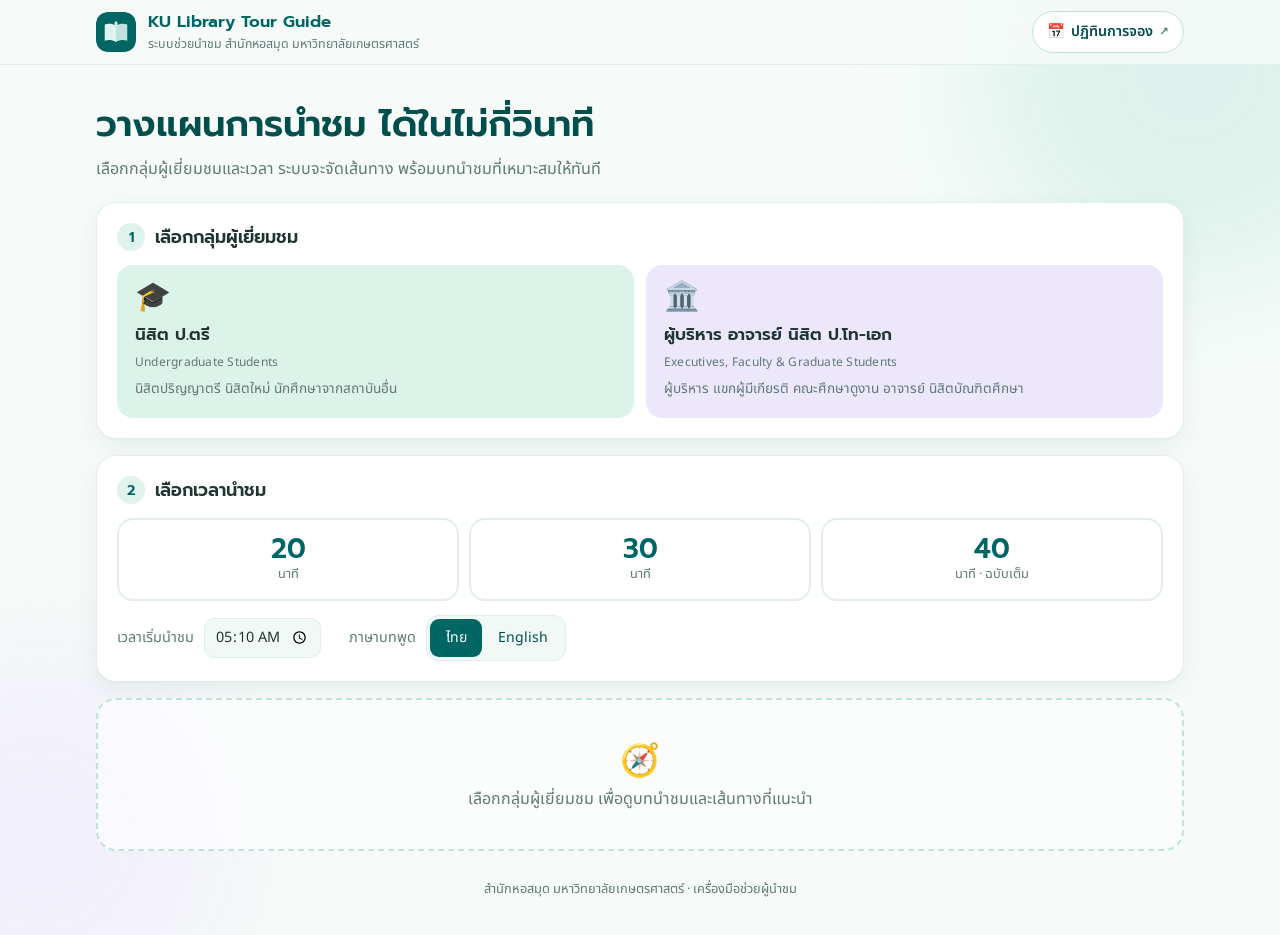
==== commit 755cb5c3: "booking-button booking-button-calendar" ====
--- a/index.html
+++ b/index.html
@@ -4,7 +4,7 @@
   <meta charset="utf-8" />
   <meta name="viewport" content="width=device-width, initial-scale=1, viewport-fit=cover" />
   <title>KU Library Tour Guide | ระบบช่วยนำชม สำนักหอสมุด มก.</title>
-  <meta name="description" content="ระบบช่วยนำชมสำนักหอสมุด มหาวิทยาลัยเกษตรศาสตร์ เลือกกลุ่มผู้เยี่ยมชมและเวลา แล้วรับบทนำชมพร้อมเส้นทางที่เหมาะสม" />
+  <meta name="description" content="ระบบช่วยนำชมสำนักหอสมุดและหอประวัติ มหาวิทยาลัยเกษตรศาสตร์ เลือกสถานที่ กลุ่มผู้เยี่ยมชม และเวลา แล้วรับบทนำชมพร้อมเส้นทางที่เหมาะสม" />
   <meta name="theme-color" content="#006664" />
   <meta name="apple-mobile-web-app-capable" content="yes" />
   <meta name="mobile-web-app-capable" content="yes" />
@@ -31,6 +31,9 @@
           <div class="brand-sub">ระบบช่วยนำชม สำนักหอสมุด มหาวิทยาลัยเกษตรศาสตร์</div>
         </div>
       </div>
+      <a class="booking-link" href="https://edtechkulc.github.io/Visit-Request-Responses/" target="_blank" rel="noopener noreferrer" title="ปฏิทินการจองบริการนำชม (เปิดแท็บใหม่)">
+        <span aria-hidden="true">📅</span> <span class="booking-label">ปฏิทินการจอง</span> <span class="ext" aria-hidden="true">↗</span>
+      </a>
     </div>
   </header>
 
@@ -40,9 +43,17 @@
       <p>เลือกกลุ่มผู้เยี่ยมชมและเวลา ระบบจะจัดเส้นทาง พร้อมบทนำชมที่เหมาะสมให้ทันที</p>
     </section>
 
+    <section class="card step" id="venueStep" aria-labelledby="step0" hidden>
+      <div class="step-head">
+        <span class="step-num">1</span>
+        <h2 id="step0">เลือกสถานที่</h2>
+      </div>
+      <div class="group-grid" id="venueGrid" role="radiogroup" aria-labelledby="step0"></div>
+    </section>
+
     <section class="card step" aria-labelledby="step1">
       <div class="step-head">
-        <span class="step-num">1</span>
+        <span class="step-num" id="numGroup">1</span>
         <h2 id="step1">เลือกกลุ่มผู้เยี่ยมชม</h2>
       </div>
       <div class="group-grid" id="groupGrid" role="radiogroup" aria-labelledby="step1"></div>
@@ -50,7 +61,7 @@
 
     <section class="card step" aria-labelledby="step2">
       <div class="step-head">
-        <span class="step-num">2</span>
+        <span class="step-num" id="numDur">2</span>
         <h2 id="step2">เลือกเวลานำชม</h2>
       </div>
       <div class="dur-grid" id="durGrid" role="radiogroup" aria-labelledby="step2"></div>
--- a/styles.css
+++ b/styles.css
@@ -309,3 +309,16 @@
 /* แถบแสดงว่ากำลังดูตัวอย่างจากหน้าแอดมิน */
 .preview-bar { position: sticky; top: 0; z-index: 20; background: var(--butter); color: var(--butter-ink); text-align: center; font-size: .88rem; font-weight: 600; padding: 8px 16px; border-bottom: 1px solid #f1dc9b; }
 @media print { .preview-bar { display: none; } }
+
+/* เวลานำชมแยกตามสถานที่ (นำชมต่อเนื่อง) */
+.dur-label { grid-column: 1 / -1; margin: 4px 0 -2px; font-size: .88rem; font-weight: 600; color: var(--ku-700); }
+.dur-label:not(:first-child) { margin-top: 10px; }
+.card[hidden] { display: none; }
+
+/* ปุ่มไปปฏิทินการจองบริการนำชม (หัวเว็บ) */
+.booking-link { display: inline-flex; align-items: center; gap: 6px; flex: 0 0 auto; white-space: nowrap; text-decoration: none; font-weight: 600; font-size: .9rem; color: var(--ku-700); background: var(--card); border: 1px solid var(--ku-200); border-radius: 999px; padding: 8px 14px; transition: background .15s, border-color .15s; }
+.booking-link:hover { background: var(--ku-50); border-color: var(--ku-500); }
+.booking-link:focus-visible { outline: 3px solid var(--ku-200); outline-offset: 2px; }
+.booking-link .ext { font-size: .8em; opacity: .7; }
+@media (max-width: 400px) { .booking-link { padding: 8px 11px; font-size: .84rem; } .booking-link .ext { display: none; } }
+@media print { .booking-link { display: none; } }
